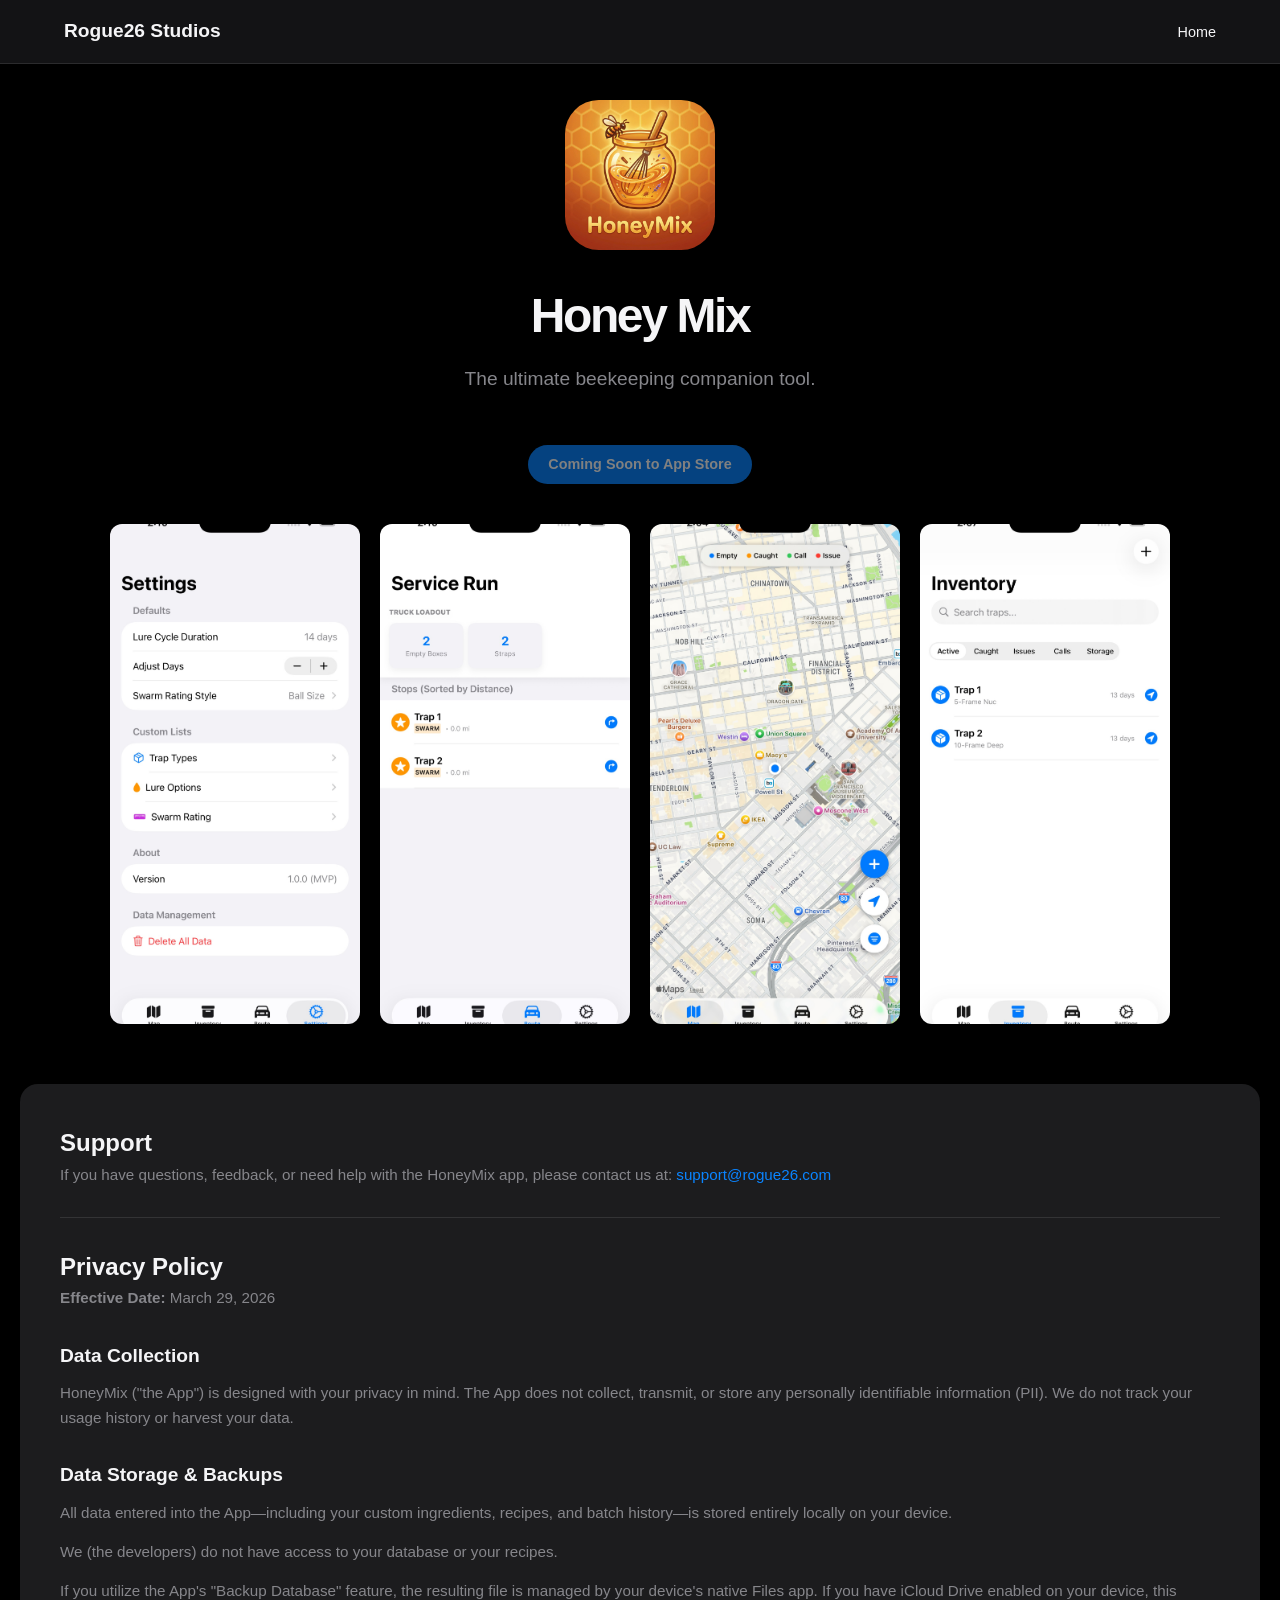
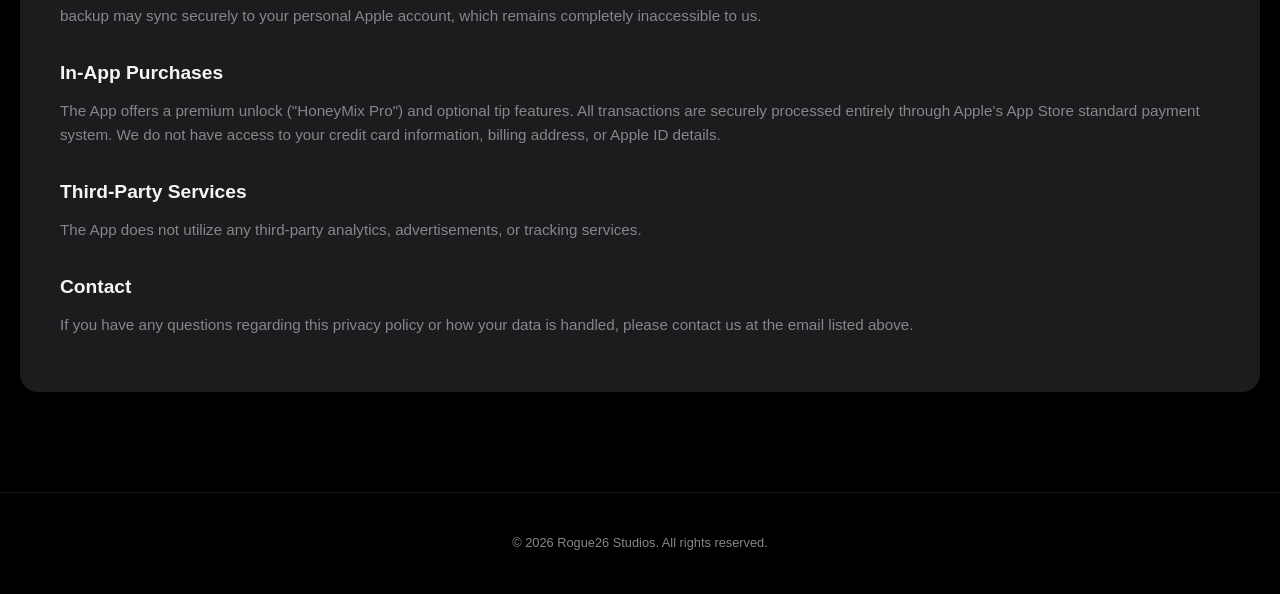
==== honey-mix.html @ 37358d4d "Add initial HTML structure for Honey Mix app" ====
<!DOCTYPE html>
<html lang="en">
<head>
    <meta charset="UTF-8">
    <meta name="viewport" content="width=device-width, initial-scale=1.0">
    <title>Honey Mix - Rogue26 Studios</title>
    <link rel="stylesheet" href="styles.css">
</head>
<body>

    <nav>
        <a href="index.html" class="nav-brand">Rogue26 Studios</a>
        <div class="nav-links">
            <a href="index.html">Home</a>
        </div>
    </nav>

    <div class="container">
        <div style="text-align: center; margin-bottom: 40px;">
            <img src="honeymix-icon.png" alt="Honey Mix Icon" class="app-icon" style="width: 150px; height: 150px;">
            <h1>Honey Mix</h1>
            <p class="subtitle">The ultimate beekeeping companion tool.</p>
            <a href="#" class="btn btn-primary" style="opacity: 0.5; cursor: default;">Coming Soon to App Store</a>
        </div>

        <div style="display: flex; gap: 20px; justify-content: center; flex-wrap: wrap; width: 100%; padding-bottom: 20px;">
            <img src="screenshot1.jpg" alt="Screenshot 1" style="width: 100%; max-width: 250px; height: auto; aspect-ratio: 1 / 2; border-radius: 12px; background: #333; object-fit: cover;">
            <img src="screenshot2.jpg" alt="Screenshot 2" style="width: 100%; max-width: 250px; height: auto; aspect-ratio: 1 / 2; border-radius: 12px; background: #333; object-fit: cover;">
            <img src="screenshot3.jpg" alt="Screenshot 3" style="width: 100%; max-width: 250px; height: auto; aspect-ratio: 1 / 2; border-radius: 12px; background: #333; object-fit: cover;">
            <img src="screenshot4.jpg" alt="Screenshot 4" style="width: 100%; max-width: 250px; height: auto; aspect-ratio: 1 / 2; border-radius: 12px; background: #333; object-fit: cover;">
        </div>

        <div class="legal-section">
            <h2>Support</h2>
            <p>If you have questions, feedback, or need help with the HoneyMix app, please contact us at: <a href="mailto:support@rogue26.com" style="color: var(--accent-blue); text-decoration: none;">support@rogue26.com</a></p>

            <hr style="border: none; border-top: 1px solid rgba(255,255,255,0.1); margin: 30px 0;">

            <h2>Privacy Policy</h2>
            <p><strong>Effective Date:</strong> March 29, 2026</p>

            <h3>Data Collection</h3>
            <p>HoneyMix ("the App") is designed with your privacy in mind. The App does not collect, transmit, or store any personally identifiable information (PII). We do not track your usage history or harvest your data.</p>

            <h3>Data Storage & Backups</h3>
            <p>All data entered into the App—including your custom ingredients, recipes, and batch history—is stored entirely locally on your device.</p>
            <p>We (the developers) do not have access to your database or your recipes.</p>
            <p>If you utilize the App's "Backup Database" feature, the resulting file is managed by your device's native Files app. If you have iCloud Drive enabled on your device, this backup may sync securely to your personal Apple account, which remains completely inaccessible to us.</p>

            <h3>In-App Purchases</h3>
            <p>The App offers a premium unlock ("HoneyMix Pro") and optional tip features. All transactions are securely processed entirely through Apple’s App Store standard payment system. We do not have access to your credit card information, billing address, or Apple ID details.</p>

            <h3>Third-Party Services</h3>
            <p>The App does not utilize any third-party analytics, advertisements, or tracking services.</p>

            <h3>Contact</h3>
            <p>If you have any questions regarding this privacy policy or how your data is handled, please contact us at the email listed above.</p>
        </div>
    </div>

    <footer>
        <p>&copy; 2026 Rogue26 Studios. All rights reserved.</p>
    </footer>

</body>
</html>
---- styles.css ----
/* Base Variables - Apple Dark Mode Palette */
:root {
    --bg-color: #000000;
    --card-bg: #1c1c1e;
    --text-primary: #f5f5f7;
    --text-secondary: #86868b;
    --accent-blue: #0A84FF;
    --nav-blur: rgba(28, 28, 30, 0.7);
}

* {
    box-sizing: border-box;
    margin: 0;
    padding: 0;
}

body {
    font-family: -apple-system, BlinkMacSystemFont, "Segoe UI", Roboto, Helvetica, Arial, sans-serif;
    background-color: var(--bg-color);
    color: var(--text-primary);
    line-height: 1.6;
    -webkit-font-smoothing: antialiased;
}

/* Navigation - Frosted Glass */
nav {
    position: fixed;
    top: 0;
    width: 100%;
    background-color: var(--nav-blur);
    backdrop-filter: blur(20px);
    -webkit-backdrop-filter: blur(20px);
    border-bottom: 1px solid rgba(255,255,255,0.1);
    z-index: 1000;
    padding: 1rem 5%;
    display: flex;
    justify-content: space-between;
    align-items: center;
}

.nav-brand {
    font-weight: 700;
    font-size: 1.2rem;
    color: var(--text-primary);
    text-decoration: none;
    display: flex;
    align-items: center;
    gap: 10px;
}

.nav-brand img {
    height: 30px; /* Placeholder for your logo */
    border-radius: 6px;
}

.nav-links a {
    color: var(--text-primary);
    text-decoration: none;
    margin-left: 20px;
    font-size: 0.9rem;
}

/* Typography & Layout */
.container {
    max-width: 1400px; /* Widened further for spacious desktop viewing */
    margin: 0 auto;
    padding: 100px 20px 40px; 
}

h1 {
    font-size: 3rem;
    font-weight: 700;
    letter-spacing: -0.05em;
    margin-bottom: 10px;
    text-align: center;
}

.subtitle {
    text-align: center;
    color: var(--text-secondary);
    font-size: 1.2rem;
    margin-bottom: 50px;
}

/* App Grid */
.app-grid {
    display: grid;
    grid-template-columns: repeat(auto-fit, minmax(300px, 1fr));
    gap: 20px;
}

.app-card {
    background-color: var(--card-bg);
    border-radius: 18px;
    padding: 30px;
    text-align: center;
    transition: transform 0.2s ease;
}

.app-card:hover {
    transform: scale(1.02);
}

.app-icon {
    width: 100px;
    height: 100px;
    border-radius: 22.5%; /* Standard Apple Icon curve */
    background-color: #333;
    margin: 0 auto 20px;
    object-fit: cover;
}

.app-card h2 {
    font-size: 1.5rem;
    margin-bottom: 10px;
}

.app-card p {
    color: var(--text-secondary);
    margin-bottom: 20px;
    font-size: 0.95rem;
}

/* Buttons */
.btn {
    display: inline-block;
    background-color: rgba(255,255,255,0.1);
    color: var(--text-primary);
    text-decoration: none;
    padding: 8px 20px;
    border-radius: 20px;
    font-weight: 600;
    font-size: 0.9rem;
    transition: background 0.2s;
}

.btn:hover { background-color: rgba(255,255,255,0.2); }

.btn-primary {
    background-color: var(--accent-blue);
    color: white;
}
.btn-primary:hover { background-color: #0071e3; }

/* Privacy/Support Formatting */
.legal-section {
    background-color: var(--card-bg);
    border-radius: 18px;
    padding: 40px;
    margin-top: 40px;
}

.legal-section h3 {
    margin: 30px 0 10px;
    font-size: 1.2rem;
}

.legal-section p, .legal-section ul {
    color: var(--text-secondary);
    margin-bottom: 15px;
    font-size: 0.95rem;
}

.legal-section ul {
    padding-left: 20px;
}

/* Footer */
footer {
    text-align: center;
    padding: 40px 20px;
    color: var(--text-secondary);
    font-size: 0.8rem;
    border-top: 1px solid rgba(255,255,255,0.1);
    margin-top: 60px;
}
.social-links a {
    color: var(--text-secondary);
    text-decoration: none;
    margin: 0 10px;
}
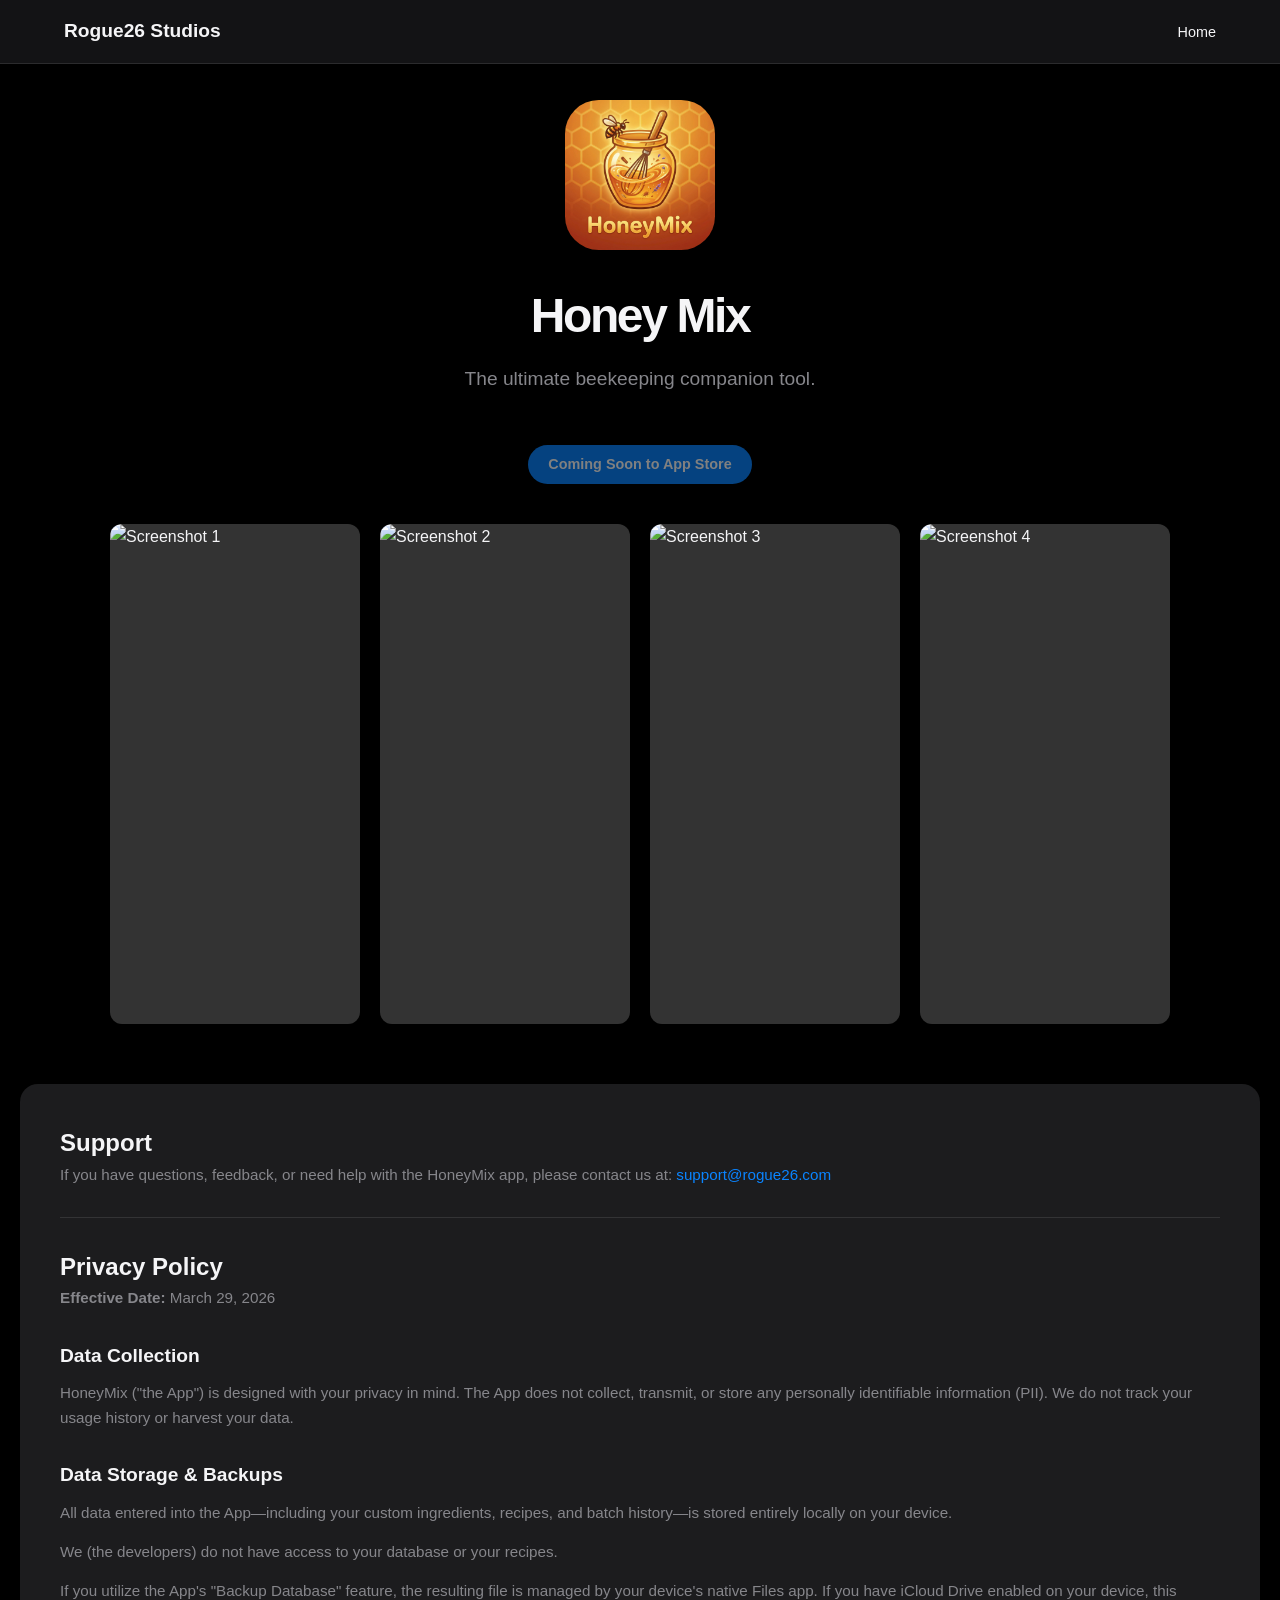
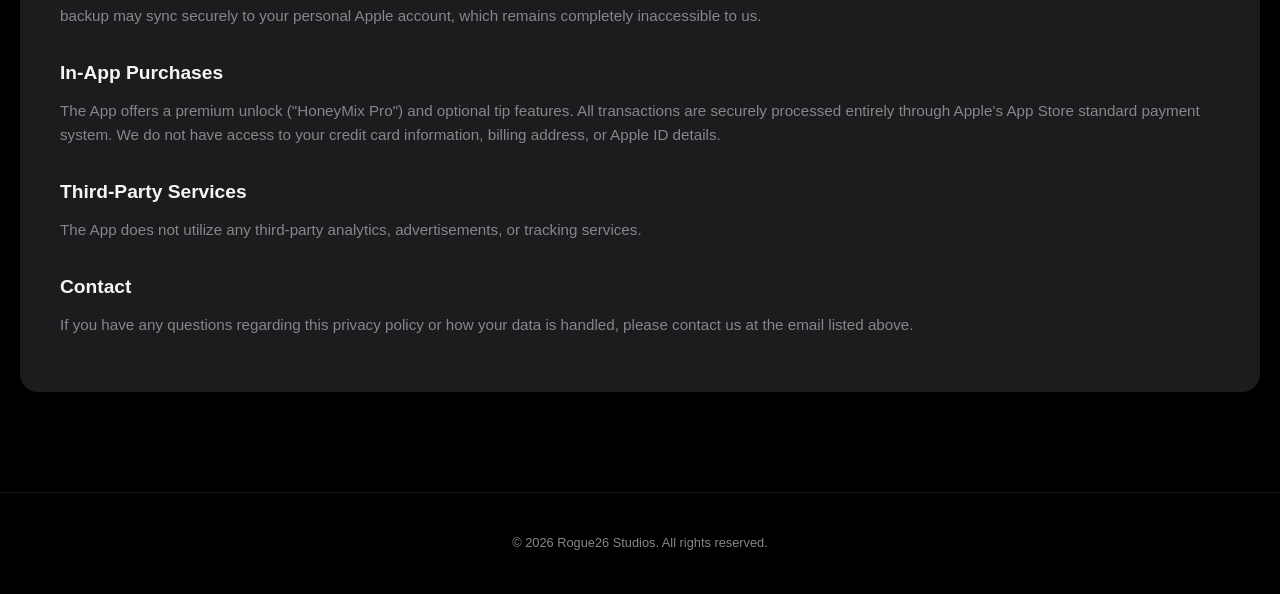
==== commit 168af530: "Update image sources for screenshots in honey-mix.html" ====
--- a/honey-mix.html
+++ b/honey-mix.html
@@ -24,10 +24,10 @@
         </div>
 
         <div style="display: flex; gap: 20px; justify-content: center; flex-wrap: wrap; width: 100%; padding-bottom: 20px;">
-            <img src="screenshot1.jpg" alt="Screenshot 1" style="width: 100%; max-width: 250px; height: auto; aspect-ratio: 1 / 2; border-radius: 12px; background: #333; object-fit: cover;">
-            <img src="screenshot2.jpg" alt="Screenshot 2" style="width: 100%; max-width: 250px; height: auto; aspect-ratio: 1 / 2; border-radius: 12px; background: #333; object-fit: cover;">
-            <img src="screenshot3.jpg" alt="Screenshot 3" style="width: 100%; max-width: 250px; height: auto; aspect-ratio: 1 / 2; border-radius: 12px; background: #333; object-fit: cover;">
-            <img src="screenshot4.jpg" alt="Screenshot 4" style="width: 100%; max-width: 250px; height: auto; aspect-ratio: 1 / 2; border-radius: 12px; background: #333; object-fit: cover;">
+            <img src="hm-screenshot1.jpg" alt="Screenshot 1" style="width: 100%; max-width: 250px; height: auto; aspect-ratio: 1 / 2; border-radius: 12px; background: #333; object-fit: cover;">
+            <img src="hm-screenshot2.jpg" alt="Screenshot 2" style="width: 100%; max-width: 250px; height: auto; aspect-ratio: 1 / 2; border-radius: 12px; background: #333; object-fit: cover;">
+            <img src="hm-screenshot3.jpg" alt="Screenshot 3" style="width: 100%; max-width: 250px; height: auto; aspect-ratio: 1 / 2; border-radius: 12px; background: #333; object-fit: cover;">
+            <img src="hm-screenshot4.jpg" alt="Screenshot 4" style="width: 100%; max-width: 250px; height: auto; aspect-ratio: 1 / 2; border-radius: 12px; background: #333; object-fit: cover;">
         </div>
 
         <div class="legal-section">
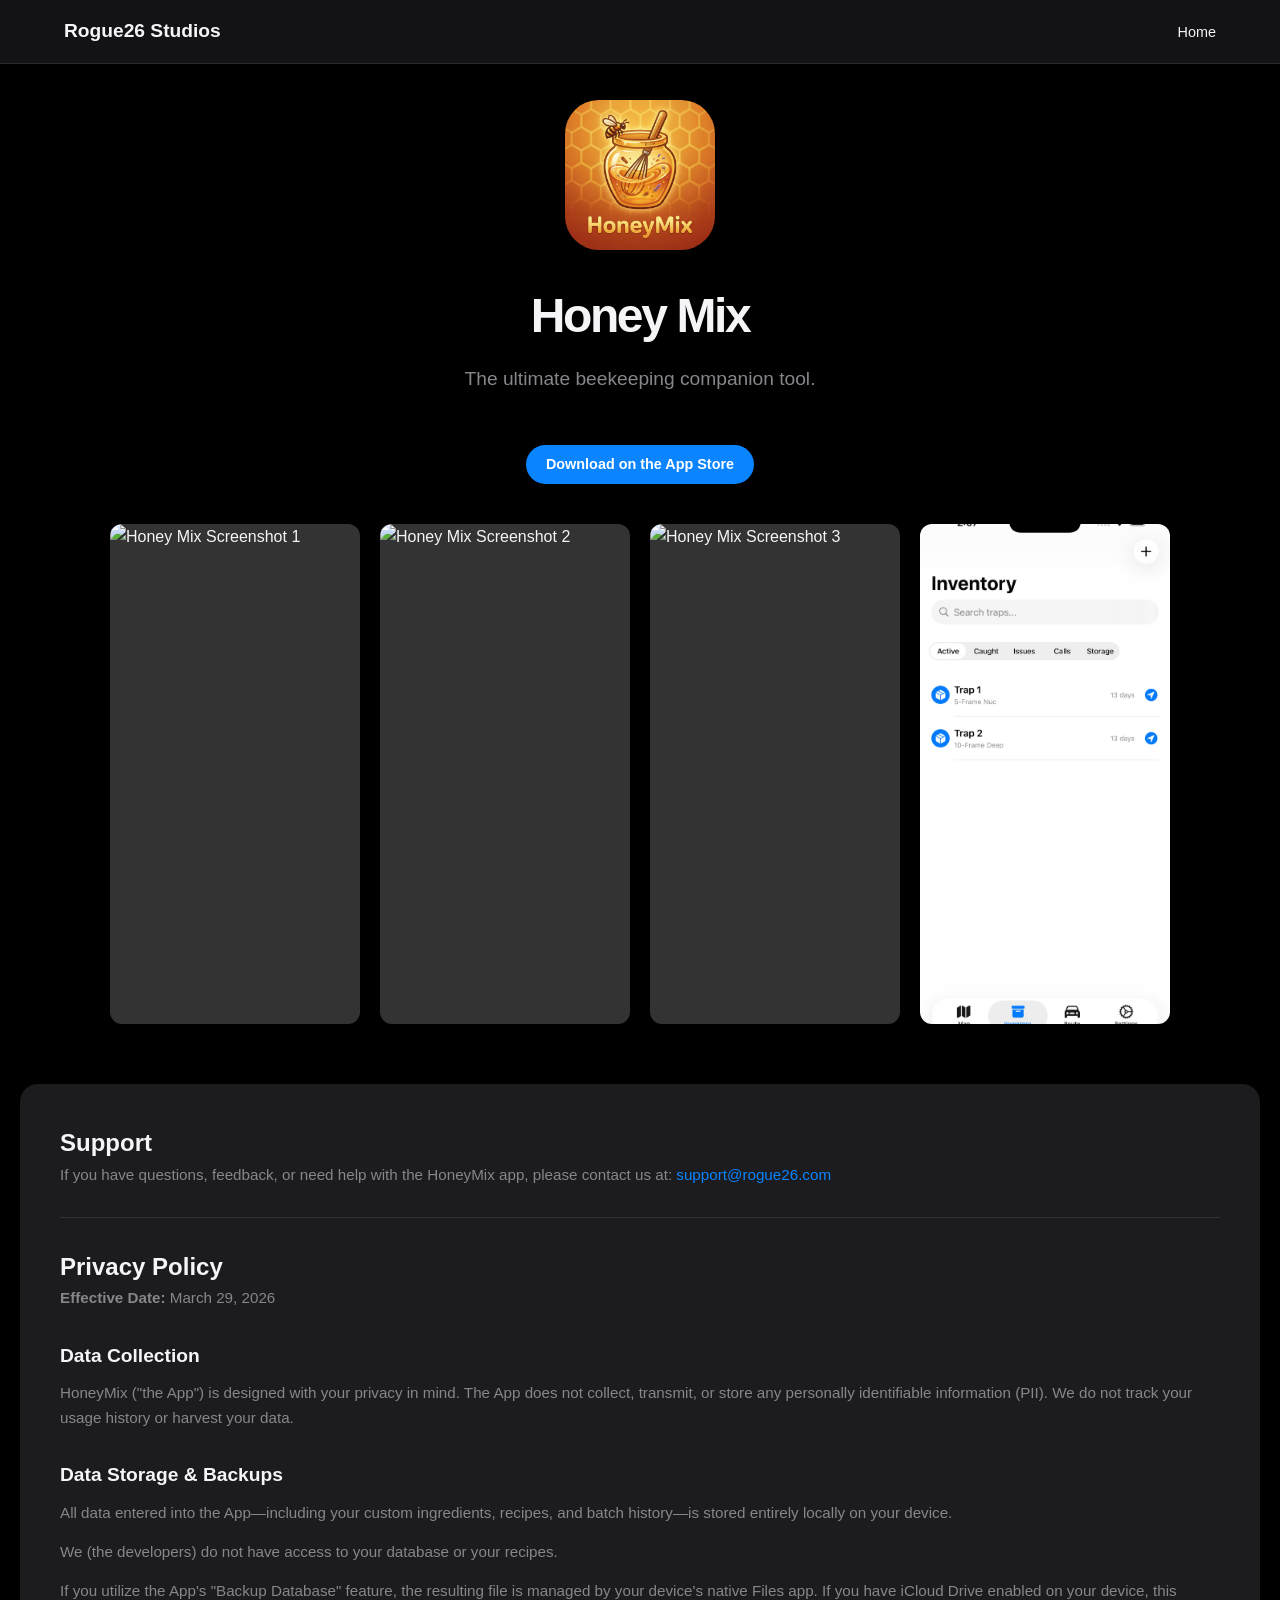
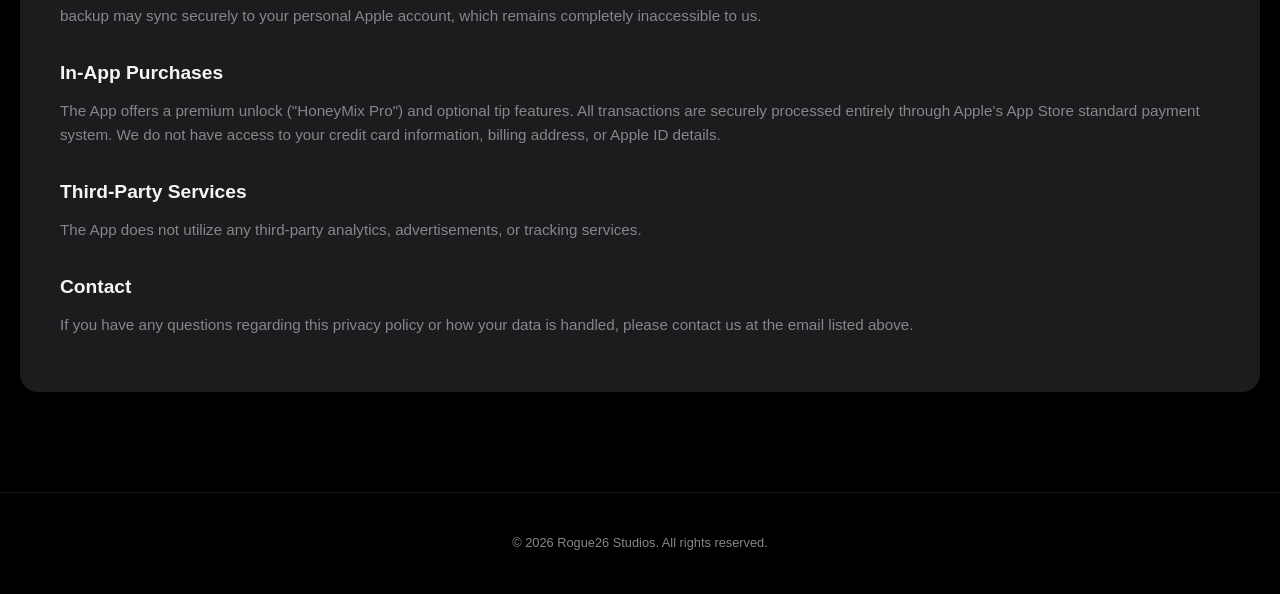
==== commit 5b580a67: "Update download link and image alt texts in HTML" ====
--- a/honey-mix.html
+++ b/honey-mix.html
@@ -20,14 +20,14 @@
             <img src="honeymix-icon.png" alt="Honey Mix Icon" class="app-icon" style="width: 150px; height: 150px;">
             <h1>Honey Mix</h1>
             <p class="subtitle">The ultimate beekeeping companion tool.</p>
-            <a href="#" class="btn btn-primary" style="opacity: 0.5; cursor: default;">Coming Soon to App Store</a>
+            <a href="https://apps.apple.com/us/app/honey-mix-recipe-calculator/id6756476951" class="btn btn-primary" target="_blank" rel="noopener noreferrer">Download on the App Store</a>
         </div>
 
         <div style="display: flex; gap: 20px; justify-content: center; flex-wrap: wrap; width: 100%; padding-bottom: 20px;">
-            <img src="hm-screenshot1.jpg" alt="Screenshot 1" style="width: 100%; max-width: 250px; height: auto; aspect-ratio: 1 / 2; border-radius: 12px; background: #333; object-fit: cover;">
-            <img src="hm-screenshot2.jpg" alt="Screenshot 2" style="width: 100%; max-width: 250px; height: auto; aspect-ratio: 1 / 2; border-radius: 12px; background: #333; object-fit: cover;">
-            <img src="hm-screenshot3.jpg" alt="Screenshot 3" style="width: 100%; max-width: 250px; height: auto; aspect-ratio: 1 / 2; border-radius: 12px; background: #333; object-fit: cover;">
-            <img src="hm-screenshot4.jpg" alt="Screenshot 4" style="width: 100%; max-width: 250px; height: auto; aspect-ratio: 1 / 2; border-radius: 12px; background: #333; object-fit: cover;">
+            <img src="hm-screenshot1.jpg" alt="Honey Mix Screenshot 1" style="width: 100%; max-width: 250px; height: auto; aspect-ratio: 1 / 2; border-radius: 12px; background: #333; object-fit: cover;">
+            <img src="hm-screenshot2.jpg" alt="Honey Mix Screenshot 2" style="width: 100%; max-width: 250px; height: auto; aspect-ratio: 1 / 2; border-radius: 12px; background: #333; object-fit: cover;">
+            <img src="hm-screenshot3.jpg" alt="Honey Mix Screenshot 3" style="width: 100%; max-width: 250px; height: auto; aspect-ratio: 1 / 2; border-radius: 12px; background: #333; object-fit: cover;">
+            <img src="hm-screenshot4.jpg" alt="Honey Mix Screenshot 4" style="width: 100%; max-width: 250px; height: auto; aspect-ratio: 1 / 2; border-radius: 12px; background: #333; object-fit: cover;">
         </div>
 
         <div class="legal-section">
